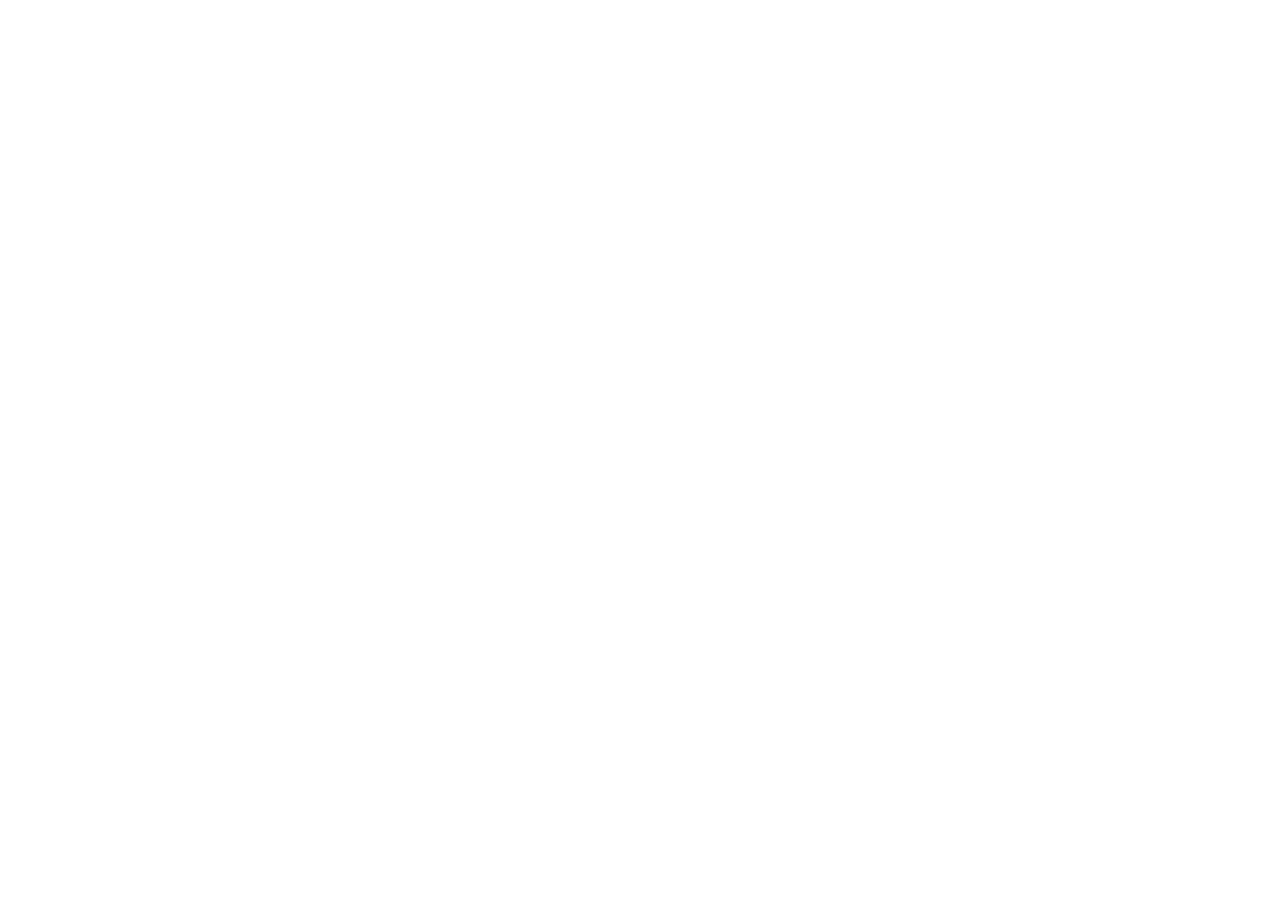
==== index.html @ dc5c7c40 "Inicio del Proyecto , html y css" ====
<!DOCTYPE html>
<html lang="en">

<head>
    <meta charset="UTF-8">
    <meta http-equiv="X-UA-Compatible" content="IE=edge">
    <meta name="viewport" content="width=device-width, initial-scale=1.0">
    <title>Document</title>
</head>

<body>

</body>

</html>
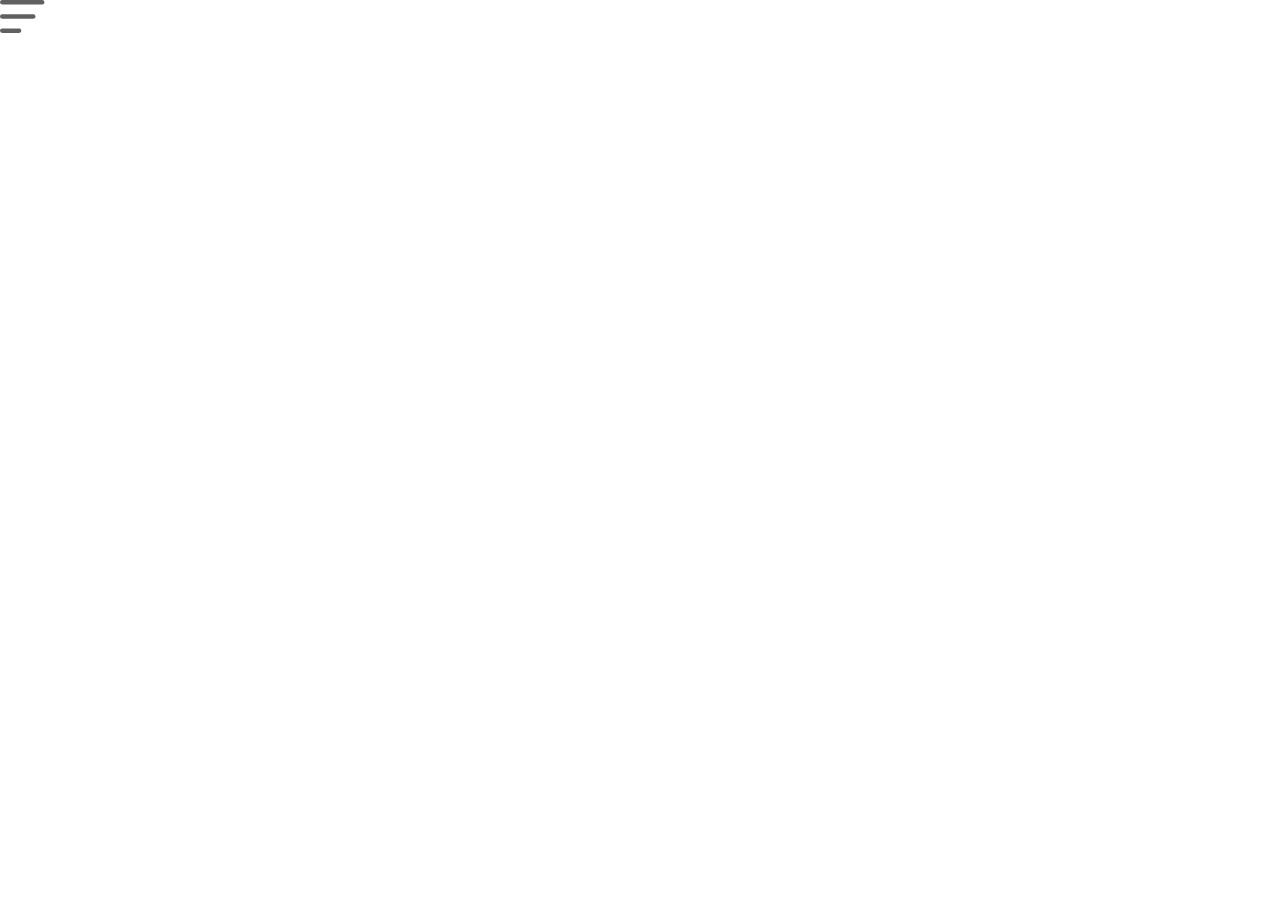
==== commit b18c46e8: "add : img folder example" ====
--- a/index.html
+++ b/index.html
@@ -5,10 +5,22 @@
     <meta charset="UTF-8">
     <meta http-equiv="X-UA-Compatible" content="IE=edge">
     <meta name="viewport" content="width=device-width, initial-scale=1.0">
-    <title>Document</title>
+    <title>Academic - Tu Sitio Ideal</title>
+    <link rel="stylesheet" href="./style.css">
 </head>
 
 <body>
+    <!-- menu -->
+    <nav>
+        <div class="nav-left">
+            <img src="./images/menu.png" alt="Logo" srcset="">
+        </div>
+        <div class="nav-middle"></div>
+        <div class="nav-right"></div>
+    </nav>
+
+
+
 
 </body>
 
--- a/style.css
+++ b/style.css
@@ -0,0 +1,15 @@
+* {
+    margin: 0;
+    padding: 0;
+    font-family: "poppins", sans-serif;
+    box-sizing: border-box;
+}
+
+a {
+    text-decoration: none;
+    color: #5a5a5a;
+}
+
+img {
+    cursor: pointer;
+}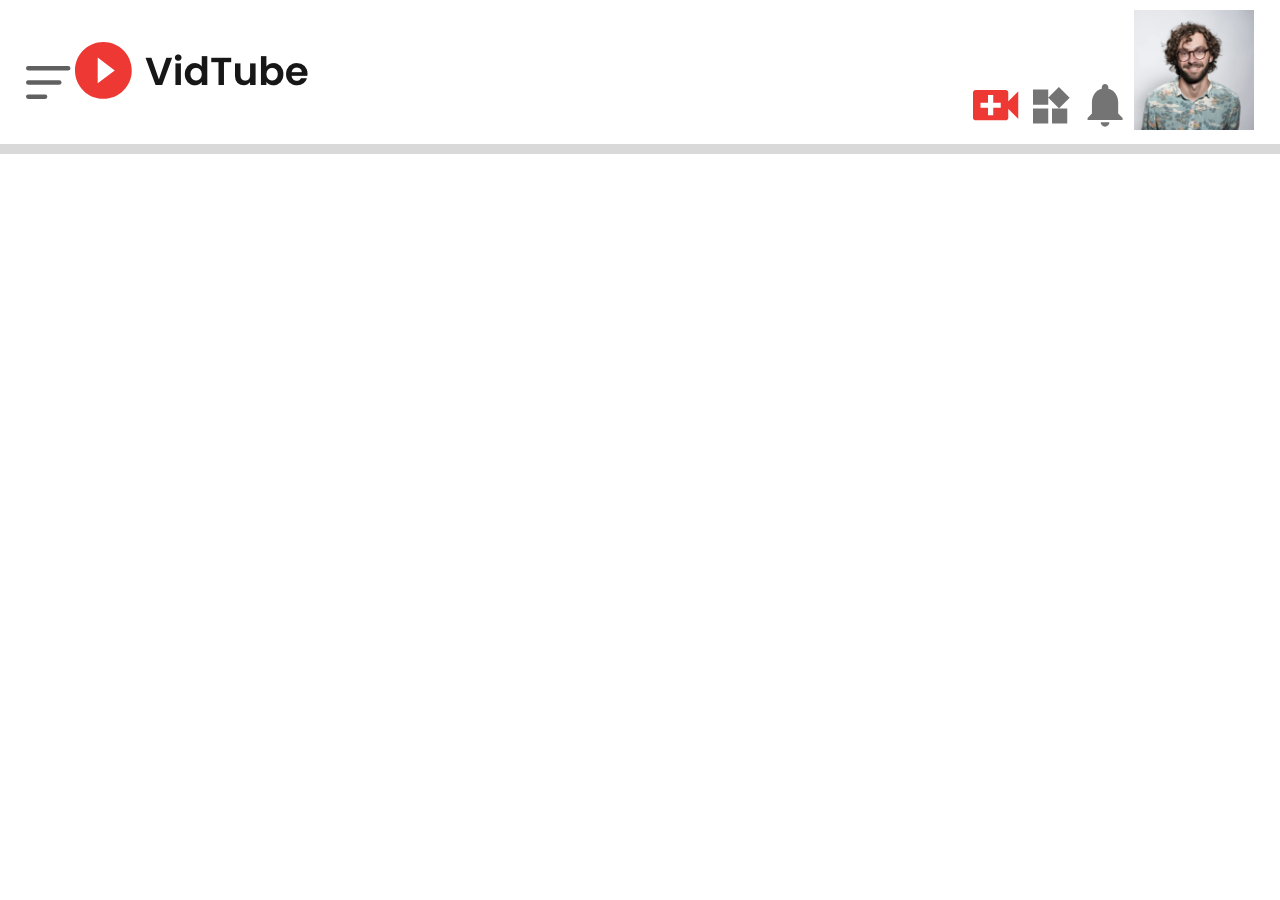
==== commit 2d1570d7: "feature : creacion de header" ====
--- a/index.html
+++ b/index.html
@@ -11,12 +11,18 @@
 
 <body>
     <!-- menu -->
-    <nav>
+    <nav class="flex-div">
         <div class="nav-left">
             <img src="./images/menu.png" alt="Logo" srcset="">
+            <img src="./images/logo.png" alt="Logo" srcset="">
         </div>
         <div class="nav-middle"></div>
-        <div class="nav-right"></div>
+        <div class="nav-right">
+            <img src="./images/upload.png" alt="Logo" srcset="">
+            <img src="./images/more.png" alt="Logo" srcset="">
+            <img src="./images/notification.png" alt="Logo" srcset="">
+            <img src="./images/Jack.png" alt="Logo" srcset="">
+        </div>
     </nav>
 
 
--- a/style.css
+++ b/style.css
@@ -12,4 +12,19 @@
 
 img {
     cursor: pointer;
+}
+
+.flex-div {
+    display: flex;
+    align-items: center;
+}
+
+nav {
+    padding: 10px 2%;
+    justify-content: space-between;
+    box-shadow: 0 0 0 10px rgba(0, 0, 0, 0.148);
+    background: #fff;
+    position: static;
+    top: 0;
+    z-index: 10;
 }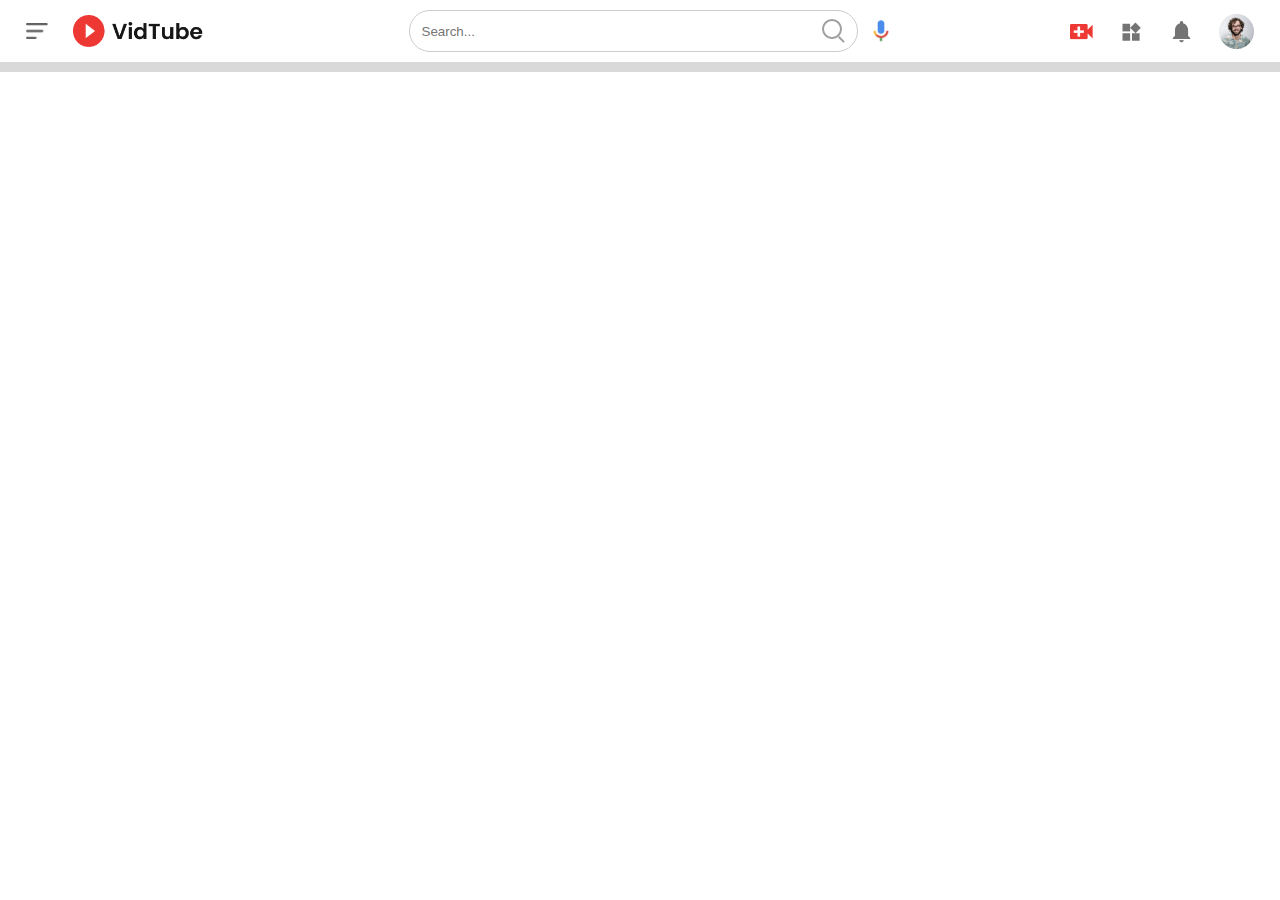
==== commit 8a54fc86: "feature complete nav bar" ====
--- a/index.html
+++ b/index.html
@@ -12,16 +12,22 @@
 <body>
     <!-- menu -->
     <nav class="flex-div">
-        <div class="nav-left">
-            <img src="./images/menu.png" alt="Logo" srcset="">
-            <img src="./images/logo.png" alt="Logo" srcset="">
+        <div class="nav-left flex-div">
+            <img src="./images/menu.png" alt="Logo" class="menu-icon">
+            <img src="./images/logo.png" alt="Logo" class="logo">
         </div>
-        <div class="nav-middle"></div>
-        <div class="nav-right">
-            <img src="./images/upload.png" alt="Logo" srcset="">
-            <img src="./images/more.png" alt="Logo" srcset="">
-            <img src="./images/notification.png" alt="Logo" srcset="">
-            <img src="./images/Jack.png" alt="Logo" srcset="">
+        <div class="nav-middle flex-div">
+            <div class="search-box flex-div">
+                <input type="text" placeholder="Search...">
+                <img src="./images/search.png">
+            </div>
+            <img src="images/voice-search.png" class="mic-icon">
+        </div>
+        <div class="nav-right flex-div">
+            <img src="./images/upload.png" alt="Logo">
+            <img src="./images/more.png" alt="Logo">
+            <img src="./images/notification.png" alt="Logo">
+            <img src="./images/Jack.png" alt="Logo" class="user-icon">
         </div>
     </nav>
 
--- a/style.css
+++ b/style.css
@@ -19,6 +19,8 @@
     align-items: center;
 }
 
+/* header Page */
+
 nav {
     padding: 10px 2%;
     justify-content: space-between;
@@ -27,4 +29,46 @@
     position: static;
     top: 0;
     z-index: 10;
-}+}
+
+.nav-right img {
+    width: 25px;
+    margin-right: 25px;
+}
+
+.nav-right .user-icon {
+    width : 35px ;
+    border-radius: 50%;
+    margin-right: 0;
+}
+
+.nav-left .menu-icon{
+    width : 22px;
+    margin-right: 25px;
+}
+
+.nav-left .logo{
+    width : 130px;
+    margin-right: 25px;
+}
+
+.nav-middle .mic-icon{
+    width : 16px;
+}
+
+.nav-middle .search-box {
+    border: 1px #ccc solid;
+    margin-right: 15px;
+    padding: 8px 12px;
+    border-radius: 25px;
+}
+
+.nav-middle .search-box input {
+    width : 400px;
+    border: 0;
+    outline: 0;
+    background: transparent;
+}
+
+
+/* sidebar */
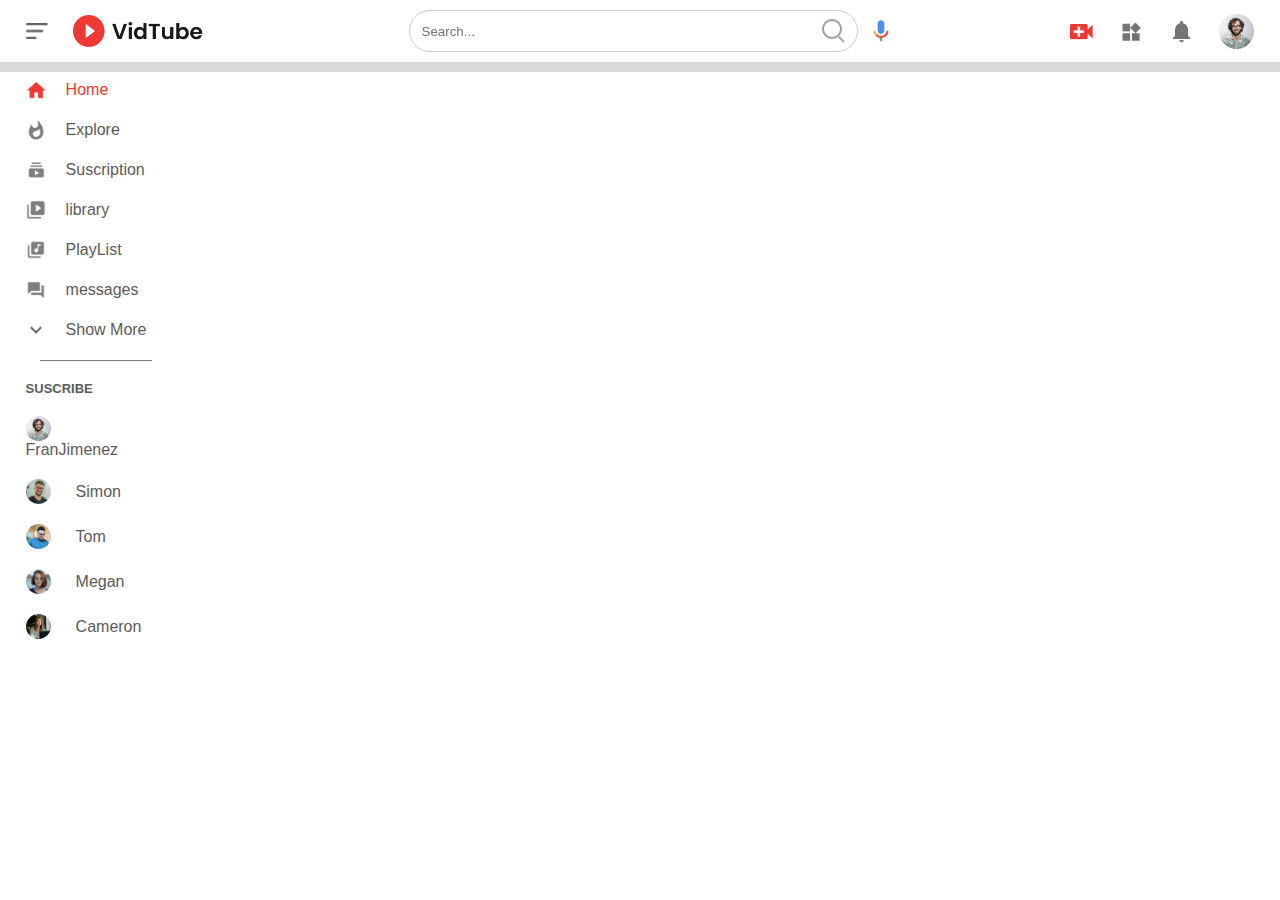
==== commit 9787ee3f: "feature : se adiciona css , html y js para el funcionamiento y visualizacion del side bar , tambien " ====
--- a/index.html
+++ b/index.html
@@ -6,7 +6,9 @@
     <meta http-equiv="X-UA-Compatible" content="IE=edge">
     <meta name="viewport" content="width=device-width, initial-scale=1.0">
     <title>Academic - Tu Sitio Ideal</title>
-    <link rel="stylesheet" href="./style.css">
+    <link rel="stylesheet" href="./css/main.css">
+    <link rel="stylesheet" href="./css/navbar.css">
+    <link rel="stylesheet" href="./css/sidebar.css">
 </head>
 
 <body>
@@ -31,9 +33,52 @@
         </div>
     </nav>
 
-
-
-
+    <!-- sidebar -->
+    <section class="sidebar">
+        <div class="shortcut-link">
+            <a href=""><img src="images/home.png">
+                <p>Home</p>
+            </a>
+            <a href=""><img src="images/explore.png">
+                <p>Explore</p>
+            </a>
+            <a href=""><img src="images/subscriprion.png">
+                <p>Suscription</p>
+            </a>
+            <a href=""><img src="images/library.png">
+                <p>library</p>
+            </a>
+            <a href=""><img src="images/playlist.png">
+                <p>PlayList</p>
+            </a>
+            <a href=""><img src="images/messages.png">
+                <p>messages</p>
+            </a>
+            <a href=""><img src="images/show-more.png">
+                <p>Show More</p>
+            </a>
+            <hr>
+        </div>
+        <div class="suscribed-list">
+            <h3>SUSCRIBE</h3>
+            <a href=""><img src="./images/Jack.png" alt="">
+                <p>FranJimenez</p>
+            </a>
+            <a href=""><img src="./images/simon.png" alt="">
+                <p>Simon</p>
+            </a>
+            <a href=""><img src="./images/tom.png" alt="">
+                <p>Tom</p>
+            </a>
+            <a href=""><img src="./images/megan.png" alt="">
+                <p>Megan</p>
+            </a>
+            <a href=""><img src="./images/cameron.png" alt="">
+                <p>Cameron</p>
+            </a>
+        </div>
+    </section>
 </body>
+<script src="./js/sidebar.js"></script>
 
 </html>--- a/css/main.css
+++ b/css/main.css
@@ -0,0 +1,22 @@
+* {
+    margin: 0;
+    padding: 0;
+    font-family: "poppins", sans-serif;
+    box-sizing: border-box;
+}
+
+a {
+    text-decoration: none;
+    color: #5a5a5a;
+}
+
+img {
+    cursor: pointer;
+}
+
+.flex-div {
+    display: flex;
+    align-items: center;
+}
+
+
--- a/css/navbar.css
+++ b/css/navbar.css
@@ -0,0 +1,48 @@
+nav {
+    padding: 10px 2%;
+    justify-content: space-between;
+    box-shadow: 0 0 0 10px rgba(0, 0, 0, 0.148);
+    background: #fff;
+    position: sticky;
+    top: 0;
+    z-index: 10;
+}
+
+.nav-right img {
+    width: 25px;
+    margin-right: 25px;
+}
+
+.nav-right .user-icon {
+    width: 35px;
+    border-radius: 50%;
+    margin-right: 0;
+}
+
+.nav-left .menu-icon {
+    width: 22px;
+    margin-right: 25px;
+}
+
+.nav-left .logo {
+    width: 130px;
+    margin-right: 25px;
+}
+
+.nav-middle .mic-icon {
+    width: 16px;
+}
+
+.nav-middle .search-box {
+    border: 1px #ccc solid;
+    margin-right: 15px;
+    padding: 8px 12px;
+    border-radius: 25px;
+}
+
+.nav-middle .search-box input {
+    width: 400px;
+    border: 0;
+    outline: 0;
+    background: transparent;
+}--- a/css/sidebar.css
+++ b/css/sidebar.css
@@ -0,0 +1,72 @@
+.sidebar {
+    background: #fff;
+    width: 15%;
+    height: 100vh;
+    position: fixed;
+    top: 0;
+    padding: 2%;
+    padding-top: 80px;
+}
+
+.shortcut-link a img {
+    width: 20px;
+    margin-right: 20px;
+}
+
+.shortcut-link a {
+    align-items: center;
+    display: flex;
+    flex-wrap: wrap;
+    margin-bottom: 20px;
+    width: fit-content;
+}
+
+.shortcut-link a:first-child {
+    color: #ed3833;
+}
+
+
+.sidebar hr {
+    border: 0;
+    height: 1px;
+    width: 80%;
+    background-color: #7e7e7e;
+    margin: auto;
+}
+
+.suscribed-list h3 {
+    font-size: 13px;
+    margin: 20px 0;
+    color: #5a5a5a;
+}
+
+.suscribed-list a {
+    display: flex;
+    align-items: center;
+    margin-bottom: 20px;
+    width: fit-content;
+    flex-wrap: wrap;
+}
+
+.suscribed-list a img {
+    width: 25px;
+    border-radius: 50%;
+    margin-right: 25px;
+}
+
+.small-sidebar {
+    width: 5%;
+}
+
+.small-sidebar a p {
+    display: none;
+}
+
+.small-sidebar h3 {
+    display: none;
+}
+
+.small-sidebar hr {
+    width: 50%;
+    margin-bottom: 25px;
+}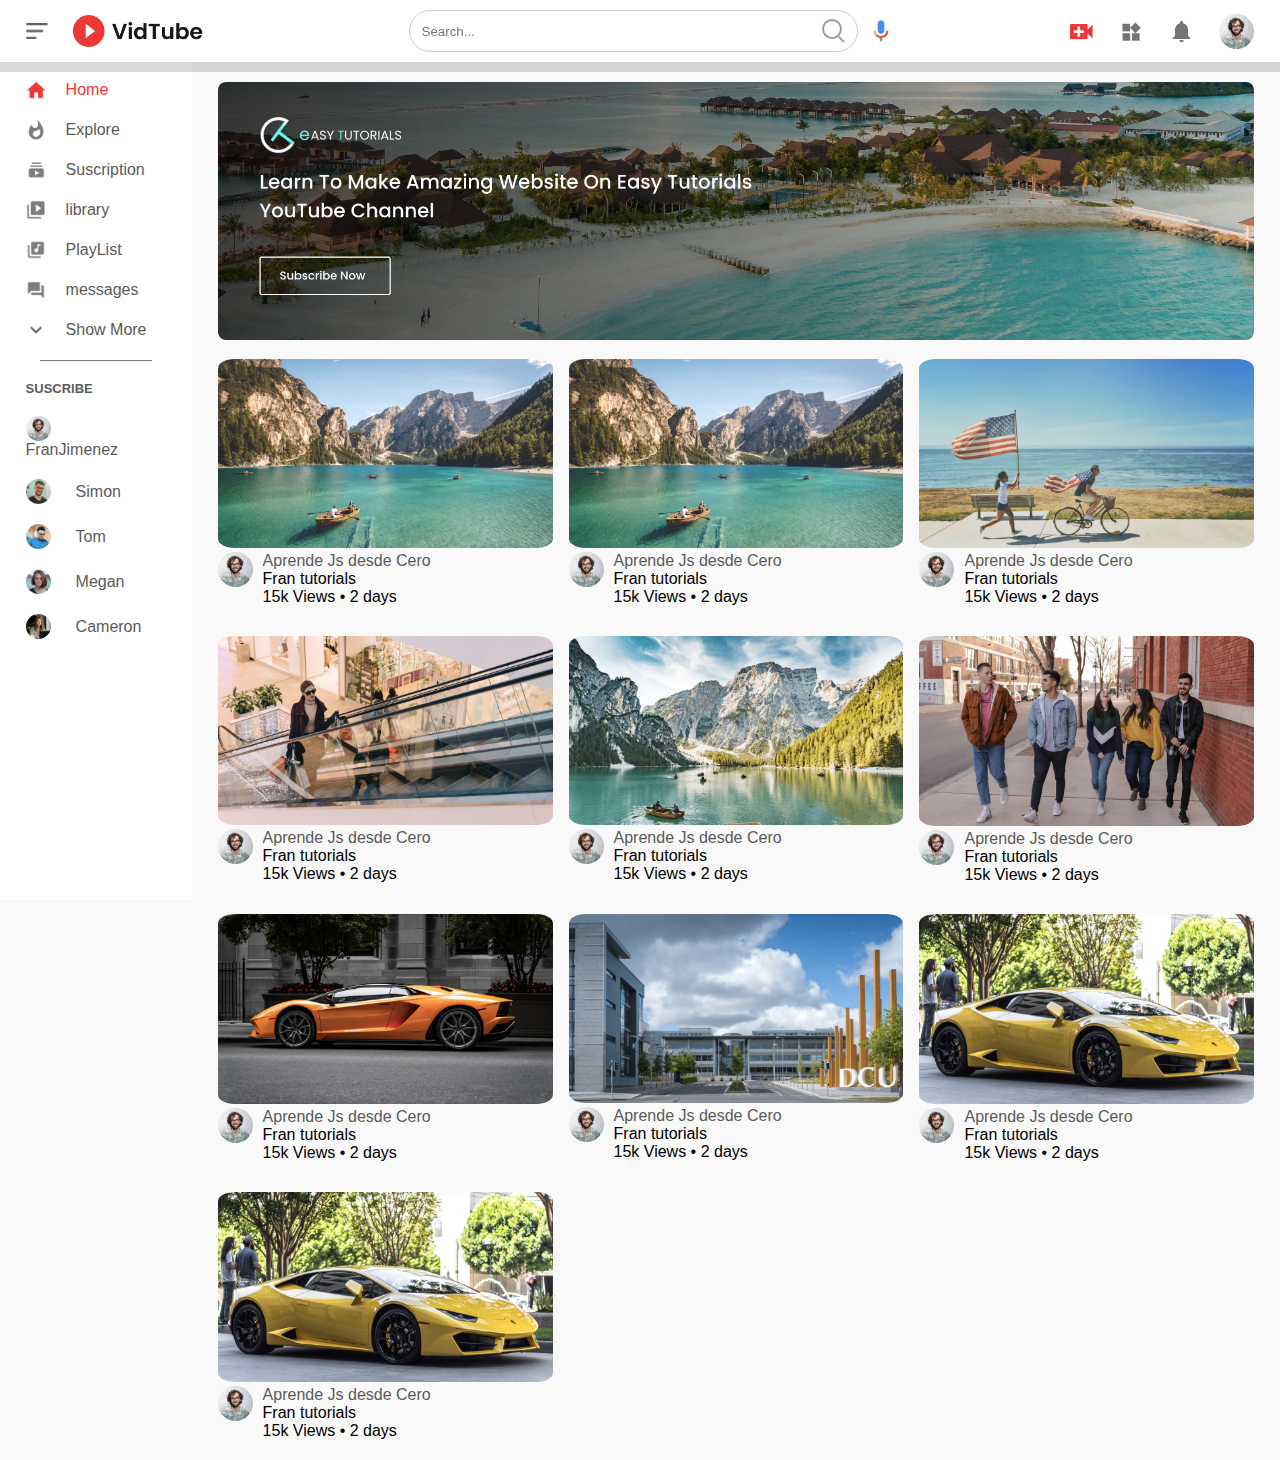
==== commit cea66382: "add : se agrega sidebar mejorada ademas , se crea estilos para comportamiento responsive" ====
--- a/index.html
+++ b/index.html
@@ -6,9 +6,12 @@
     <meta http-equiv="X-UA-Compatible" content="IE=edge">
     <meta name="viewport" content="width=device-width, initial-scale=1.0">
     <title>Academic - Tu Sitio Ideal</title>
-    <link rel="stylesheet" href="./css/main.css">
+    <link rel="stylesheet" href="./css/global.css">
     <link rel="stylesheet" href="./css/navbar.css">
     <link rel="stylesheet" href="./css/sidebar.css">
+    <link rel="stylesheet" href="./css/main.css">
+    <link rel="stylesheet" href="./css/responsive.css">
+
 </head>
 
 <body>
@@ -78,6 +81,159 @@
             </a>
         </div>
     </section>
+
+    <!-- main -->
+
+    <main class="container">
+        <div class="banner">
+            <img src="./images/banner.png">
+        </div>
+        <div class="list-container">
+            <div class="vid-list">
+                <a href="">
+                    <img src="images/thumbnail1.png" alt="thumbnail" class="thumbnail">
+                </a>
+
+                <div class="flex-div">
+                    <img src="images/Jack.png" alt="">
+                    <div class="video-info">
+                        <a href=""> Aprende Js desde Cero</a>
+                        <p>Fran tutorials</p>
+                        <p>15k Views &bull; 2 days</p>
+                    </div>
+                </div>
+            </div>
+            <div class="vid-list">
+                <a href="">
+                    <img src="images/thumbnail1.png" alt="thumbnail" class="thumbnail">
+                </a>
+
+                <div class="flex-div">
+                    <img src="images/Jack.png" alt="">
+                    <div class="video-info">
+                        <a href=""> Aprende Js desde Cero</a>
+                        <p>Fran tutorials</p>
+                        <p>15k Views &bull; 2 days</p>
+                    </div>
+                </div>
+            </div>
+            <div class="vid-list">
+                <a href="">
+                    <img src="images/thumbnail2.png" alt="thumbnail" class="thumbnail">
+                </a>
+
+                <div class="flex-div">
+                    <img src="images/Jack.png" alt="">
+                    <div class="video-info">
+                        <a href=""> Aprende Js desde Cero</a>
+                        <p>Fran tutorials</p>
+                        <p>15k Views &bull; 2 days</p>
+                    </div>
+                </div>
+            </div>
+            <div class="vid-list">
+                <a href="">
+                    <img src="images/thumbnail3.png" alt="thumbnail" class="thumbnail">
+                </a>
+
+                <div class="flex-div">
+                    <img src="images/Jack.png" alt="">
+                    <div class="video-info">
+                        <a href=""> Aprende Js desde Cero</a>
+                        <p>Fran tutorials</p>
+                        <p>15k Views &bull; 2 days</p>
+                    </div>
+                </div>
+            </div>
+            <div class="vid-list">
+                <a href="">
+                    <img src="images/thumbnail4.png" alt="thumbnail" class="thumbnail">
+                </a>
+
+                <div class="flex-div">
+                    <img src="images/Jack.png" alt="">
+                    <div class="video-info">
+                        <a href=""> Aprende Js desde Cero</a>
+                        <p>Fran tutorials</p>
+                        <p>15k Views &bull; 2 days</p>
+                    </div>
+                </div>
+            </div>
+            <div class="vid-list">
+                <a href="">
+                    <img src="images/thumbnail5.png" alt="thumbnail" class="thumbnail">
+                </a>
+
+                <div class="flex-div">
+                    <img src="images/Jack.png" alt="">
+                    <div class="video-info">
+                        <a href=""> Aprende Js desde Cero</a>
+                        <p>Fran tutorials</p>
+                        <p>15k Views &bull; 2 days</p>
+                    </div>
+                </div>
+            </div>
+            <div class="vid-list">
+                <a href="">
+                    <img src="images/thumbnail6.png" alt="thumbnail" class="thumbnail">
+                </a>
+
+                <div class="flex-div">
+                    <img src="images/Jack.png" alt="">
+                    <div class="video-info">
+                        <a href=""> Aprende Js desde Cero</a>
+                        <p>Fran tutorials</p>
+                        <p>15k Views &bull; 2 days</p>
+                    </div>
+                </div>
+            </div>
+            <div class="vid-list">
+                <a href="">
+                    <img src="images/thumbnail7.png" alt="thumbnail" class="thumbnail">
+                </a>
+
+                <div class="flex-div">
+                    <img src="images/Jack.png" alt="">
+                    <div class="video-info">
+                        <a href=""> Aprende Js desde Cero</a>
+                        <p>Fran tutorials</p>
+                        <p>15k Views &bull; 2 days</p>
+                    </div>
+                </div>
+            </div>
+            <div class="vid-list">
+                <a href="">
+                    <img src="images/thumbnail8.png" alt="thumbnail" class="thumbnail">
+                </a>
+
+                <div class="flex-div">
+                    <img src="images/Jack.png" alt="">
+                    <div class="video-info">
+                        <a href=""> Aprende Js desde Cero</a>
+                        <p>Fran tutorials</p>
+                        <p>15k Views &bull; 2 days</p>
+                    </div>
+                </div>
+            </div>
+
+            <div class="vid-list">
+                <a href="">
+                    <img src="images/thumbnail8.png" alt="thumbnail" class="thumbnail">
+                </a>
+
+                <div class="flex-div">
+                    <img src="images/Jack.png" alt="">
+                    <div class="video-info">
+                        <a href=""> Aprende Js desde Cero</a>
+                        <p>Fran tutorials</p>
+                        <p>15k Views &bull; 2 days</p>
+                    </div>
+                </div>
+            </div>
+        </div>
+    </main>
+
+
 </body>
 <script src="./js/sidebar.js"></script>
 
--- a/css/global.css
+++ b/css/global.css
@@ -0,0 +1,22 @@
+* {
+    margin: 0;
+    padding: 0;
+    font-family: "poppins", sans-serif;
+    box-sizing: border-box;
+}
+
+a {
+    text-decoration: none;
+    color: #5a5a5a;
+}
+
+img {
+    cursor: pointer;
+}
+
+.flex-div {
+    display: flex;
+    align-items: center;
+}
+
+
--- a/css/main.css
+++ b/css/main.css
@@ -1,22 +1,56 @@
-* {
-    margin: 0;
-    padding: 0;
-    font-family: "poppins", sans-serif;
-    box-sizing: border-box;
+.container {
+    background: #f9f9f9;
+    padding: 20px 2% 20px 17%;
+}
+.large-container {
+    padding-left: 7%;
+} 
+
+.container .banner {
+    width: 100%;
 }
 
-a {
-    text-decoration: none;
-    color: #5a5a5a;
-}
+.banner img {
+    width: 100%;
+    border-radius: 8px;
 
-img {
-    cursor: pointer;
-}
-
-.flex-div {
-    display: flex;
-    align-items: center;
 }
 
 
+.list-container {
+    display: grid;
+    grid-template-columns: repeat(auto-fit, minmax(250px, 1fr));
+    grid-column-gap: 16px;
+    grid-row-gap: 30px;
+    margin-top: 15px;
+}
+
+.list-container .vid-list .thumbnail {
+    width: 100%;
+    border-radius: 5%;
+
+}
+
+.list-container .vid-list .flex-div {
+    align-items: flex-start;
+
+}
+
+
+.list-container .vid-list img {
+    width: 35px;
+    margin-right: 10px;
+    border-radius: 50%;
+}
+
+
+.vid-info {
+    color: #5a5a5a;
+    font-size: 13px;
+}
+
+.vid-info a {
+    display: block;
+    font-weight: 600;
+    display: block;
+}--- a/css/responsive.css
+++ b/css/responsive.css
@@ -0,0 +1,37 @@
+@media (max-width:900px) {
+    .menu-icon {
+        display: none;
+    }
+
+    .sidebar {
+        display: none;
+    }
+
+    .container,
+    .large-container {
+        padding-left: 5%;
+        padding-right: 5%;
+    }
+
+    .nav-right img {
+        display: none;
+    }
+
+    .nav-right .user-icon {
+        display: block;
+        width: 30px;
+    }
+
+    .nav-middle .search-box input {
+        width: 100px;
+    }
+
+    .nav-middle .mic-icon {
+        display: none
+    }
+
+    .logo {
+        width: 90px;
+    }
+
+}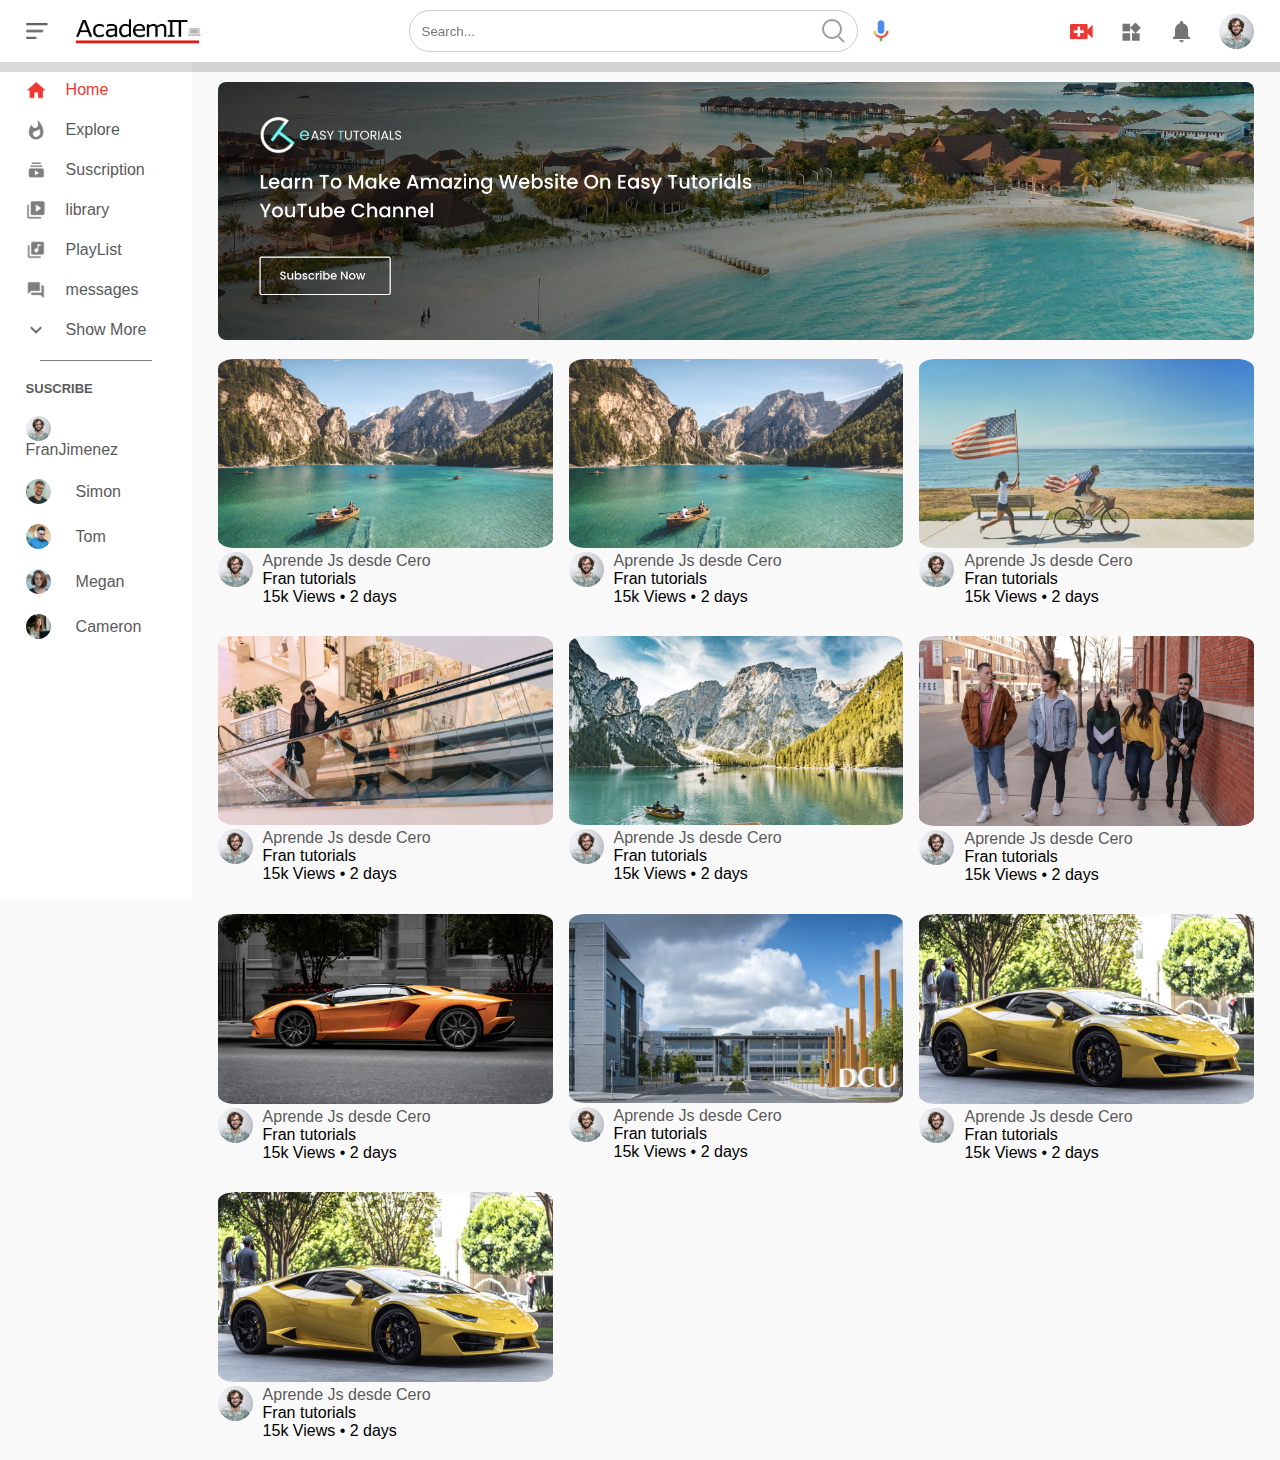
==== commit 624370a6: "add : video de prueba para pagina play-video , se cabia por logo tentativo" ====
--- a/index.html
+++ b/index.html
@@ -19,7 +19,7 @@
     <nav class="flex-div">
         <div class="nav-left flex-div">
             <img src="./images/menu.png" alt="Logo" class="menu-icon">
-            <img src="./images/logo.png" alt="Logo" class="logo">
+            <img src="./images/academit.png" alt="Logo" class="logo">
         </div>
         <div class="nav-middle flex-div">
             <div class="search-box flex-div">
@@ -90,7 +90,7 @@
         </div>
         <div class="list-container">
             <div class="vid-list">
-                <a href="">
+                <a href="play-videos.html">
                     <img src="images/thumbnail1.png" alt="thumbnail" class="thumbnail">
                 </a>
 
